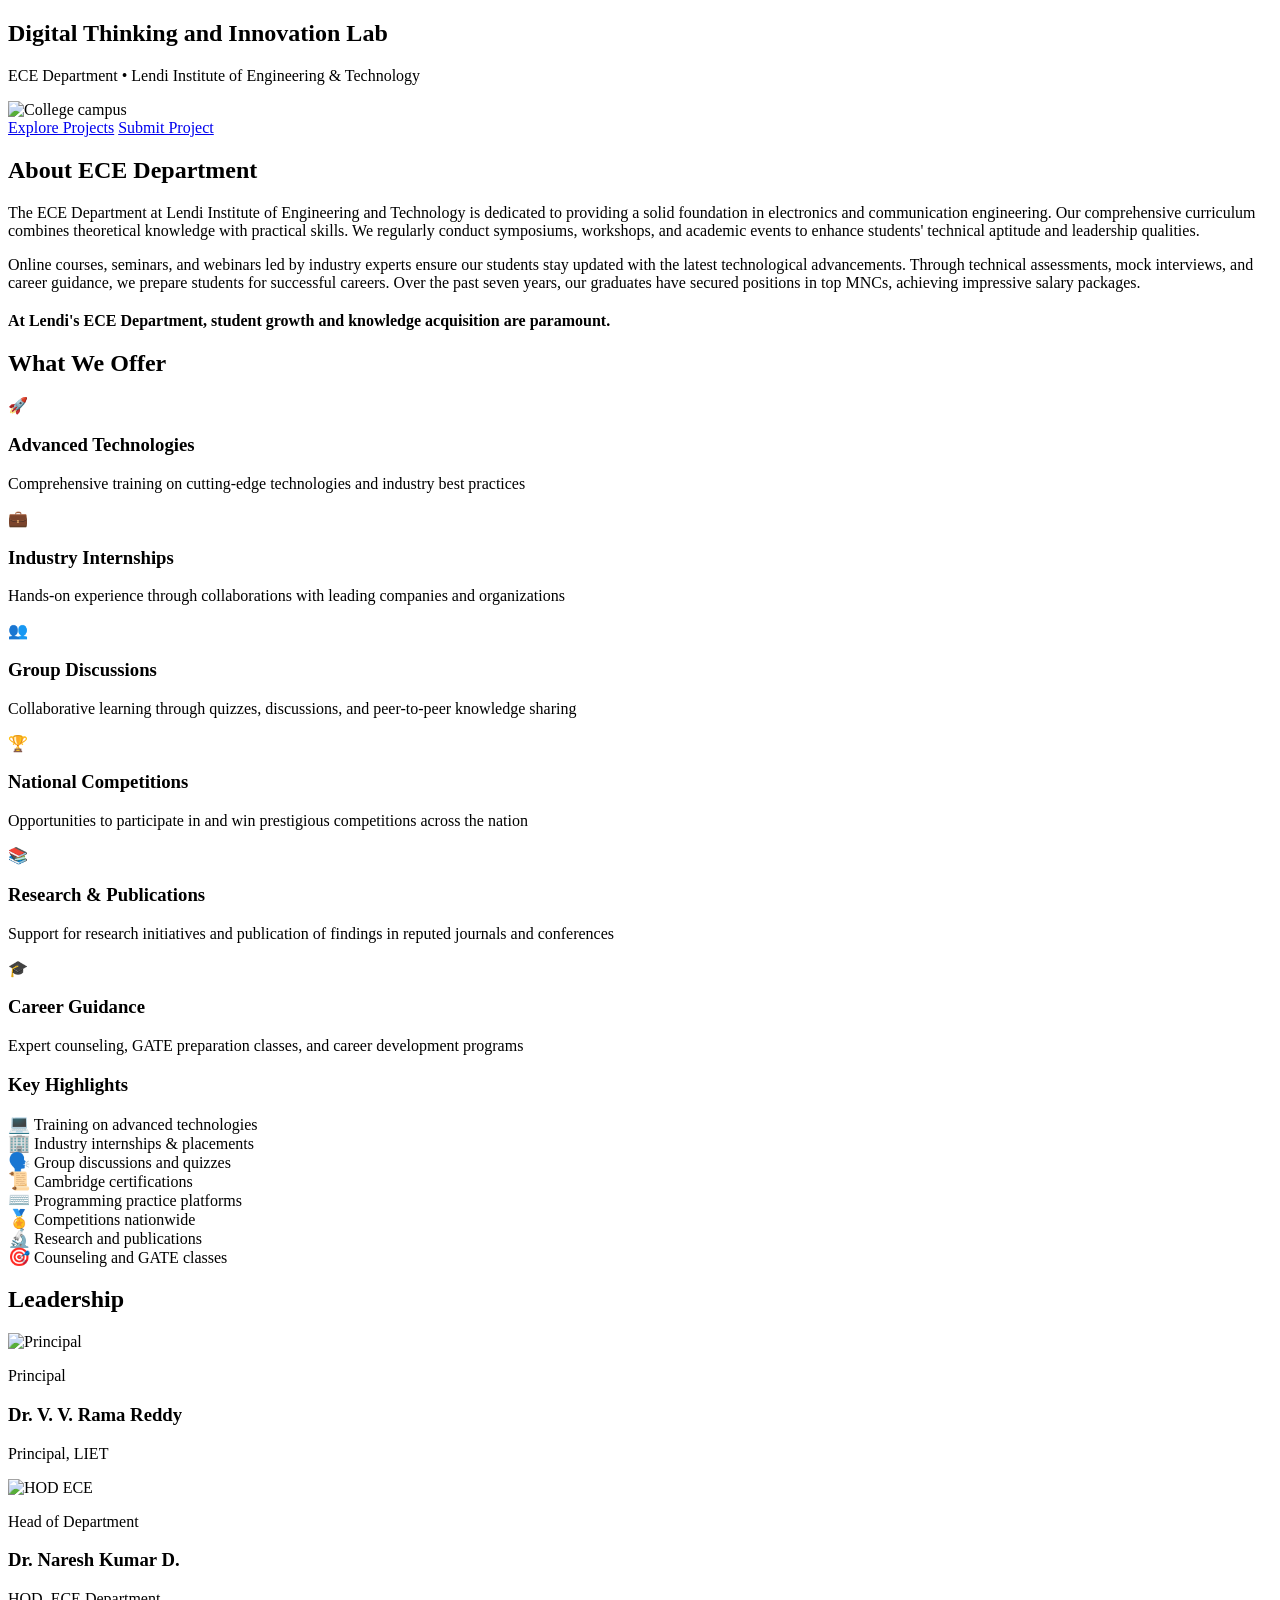
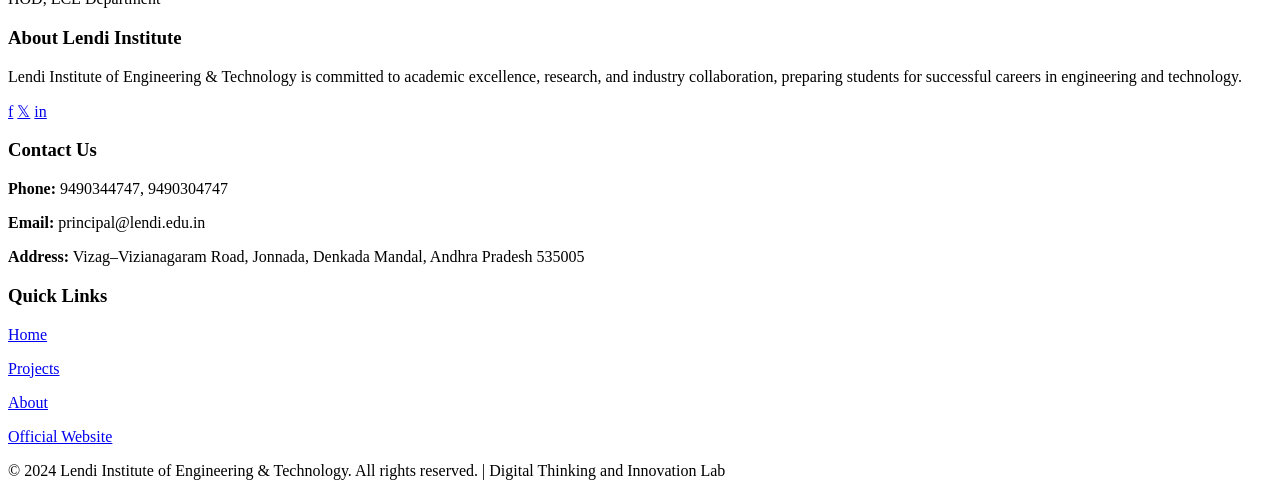
==== index.html @ 86495c18 "Add files via upload" ====
<!DOCTYPE html>
<html lang="en">
<head>
	<meta charset="UTF-8">
	<meta name="viewport" content="width=device-width, initial-scale=1.0">
	<title>DTI Lab – ECE Department | Lendi Institute of Engineering & Technology</title>
	<link href="https://fonts.googleapis.com/css2?family=Inter:wght@300;400;500;600;700;800&display=swap" rel="stylesheet">
	<link rel="stylesheet" href="CSS/style.css">
</head>

<body>
	<!-- Main Content -->
	<main>
		<!-- Site Title Section -->
		<section class="site-title-section">
			<div class="site-title-container">
				<h1 class="main-title">Digital Thinking and Innovation Lab</h1>
				<p class="main-subtitle">ECE Department • Lendi Institute of Engineering & Technology</p>
			</div>
		</section>

		<!-- Hero Section with Banner -->
		<section class="hero-section">
			<img src="assets/images/college.jpg" alt="College campus" class="hero-background">
			<div class="hero-content">
				<div class="hero-cta">
					<a href="projects.html" class="btn-primary">Explore Projects</a>
					<a href="submit.html" class="btn-secondary">Submit Project</a>
				</div>
			</div>
		</section>

		<!-- About ECE Department Section -->
		<section class="about-section">
			<div class="section-content">
				<div class="about-card">
					<h2 class="section-title">About ECE Department</h2>
					<p class="section-subtitle">
						The ECE Department at Lendi Institute of Engineering and Technology is dedicated to providing a solid foundation in electronics and communication engineering. Our comprehensive curriculum combines theoretical knowledge with practical skills. We regularly conduct symposiums, workshops, and academic events to enhance students' technical aptitude and leadership qualities. 
					</p>
					<p class="section-subtitle">
						Online courses, seminars, and webinars led by industry experts ensure our students stay updated with the latest technological advancements. Through technical assessments, mock interviews, and career guidance, we prepare students for successful careers. Over the past seven years, our graduates have secured positions in top MNCs, achieving impressive salary packages.
					</p>
					<p class="section-subtitle" style="font-weight: 600; color: var(--primary); margin-top: 20px;">
						At Lendi's ECE Department, student growth and knowledge acquisition are paramount.
					</p>
				</div>
			</div>
		</section>

		<!-- What We Offer Section -->
		<section class="features-section">
			<div class="section-content">
				<h2 class="section-title text-center">What We Offer</h2>
				<div class="features-grid">
					<div class="feature-card">
						<div class="feature-icon">🚀</div>
						<h3 class="feature-title">Advanced Technologies</h3>
						<p class="feature-desc">Comprehensive training on cutting-edge technologies and industry best practices</p>
					</div>
					<div class="feature-card">
						<div class="feature-icon">💼</div>
						<h3 class="feature-title">Industry Internships</h3>
						<p class="feature-desc">Hands-on experience through collaborations with leading companies and organizations</p>
					</div>
					<div class="feature-card">
						<div class="feature-icon">👥</div>
						<h3 class="feature-title">Group Discussions</h3>
						<p class="feature-desc">Collaborative learning through quizzes, discussions, and peer-to-peer knowledge sharing</p>
					</div>
					<div class="feature-card">
						<div class="feature-icon">🏆</div>
						<h3 class="feature-title">National Competitions</h3>
						<p class="feature-desc">Opportunities to participate in and win prestigious competitions across the nation</p>
					</div>
					<div class="feature-card">
						<div class="feature-icon">📚</div>
						<h3 class="feature-title">Research & Publications</h3>
						<p class="feature-desc">Support for research initiatives and publication of findings in reputed journals and conferences</p>
					</div>
					<div class="feature-card">
						<div class="feature-icon">🎓</div>
						<h3 class="feature-title">Career Guidance</h3>
						<p class="feature-desc">Expert counseling, GATE preparation classes, and career development programs</p>
					</div>
				</div>

				<!-- Highlights Section -->
				<div class="highlights-section mt-60">
					<h3 class="section-title text-center">Key Highlights</h3>
					<div class="highlights-list">
						<div class="highlight-item"><span style="font-size: 18px; line-height: 1;">💻</span> Training on advanced technologies</div>
						<div class="highlight-item"><span style="font-size: 18px; line-height: 1;">🏢</span> Industry internships & placements</div>
						<div class="highlight-item"><span style="font-size: 18px; line-height: 1;">🗣️</span> Group discussions and quizzes</div>
						<div class="highlight-item"><span style="font-size: 18px; line-height: 1;">📜</span> Cambridge certifications</div>
						<div class="highlight-item"><span style="font-size: 18px; line-height: 1;">⌨️</span> Programming practice platforms</div>
						<div class="highlight-item"><span style="font-size: 18px; line-height: 1;">🏅</span> Competitions nationwide</div>
						<div class="highlight-item"><span style="font-size: 18px; line-height: 1;">🔬</span> Research and publications</div>
						<div class="highlight-item"><span style="font-size: 18px; line-height: 1;">🎯</span> Counseling and GATE classes</div>
					</div>
				</div>
			</div>
		</section>

		<!-- Faculty Section -->
		<section class="faculty-section">
			<div class="section-content">
				<h2 class="section-title text-center">Leadership</h2>
				<div class="faculty-grid">
					<div class="faculty-card">
						<div class="faculty-image-wrapper">
							<img src="assets/images/principal.jpg" alt="Principal" class="faculty-image">
						</div>
						<div class="faculty-info">
							<p class="faculty-title">Principal</p>
							<h3 class="faculty-name">Dr. V. V. Rama Reddy</h3>
							<p class="faculty-designation">Principal, LIET</p>
						</div>
					</div>
					<div class="faculty-card">
						<div class="faculty-image-wrapper">
							<img src="assets/images/hod.jpg" alt="HOD ECE" class="faculty-image">
						</div>
						<div class="faculty-info">
							<p class="faculty-title">Head of Department</p>
							<h3 class="faculty-name">Dr. Naresh Kumar D.</h3>
							<p class="faculty-designation">HOD, ECE Department</p>
						</div>
					</div>
				</div>
			</div>
		</section>
	</main>

	<!-- Footer -->
	<footer>
		<div class="footer-container">
			<div class="footer-content">
				<div class="footer-section">
					<h3>About Lendi Institute</h3>
					<p>Lendi Institute of Engineering & Technology is committed to academic excellence, research, and industry collaboration, preparing students for successful careers in engineering and technology.</p>
					<div class="social-links">
						<a href="#" aria-label="Facebook" title="Facebook">f</a>
						<a href="#" aria-label="Twitter" title="Twitter">𝕏</a>
						<a href="#" aria-label="LinkedIn" title="LinkedIn">in</a>
					</div>
				</div>
				<div class="footer-section">
					<h3>Contact Us</h3>
					<p><strong>Phone:</strong> 9490344747, 9490304747</p>
					<p><strong>Email:</strong> principal@lendi.edu.in</p>
					<p><strong>Address:</strong> Vizag–Vizianagaram Road, Jonnada, Denkada Mandal, Andhra Pradesh 535005</p>
				</div>
				<div class="footer-section">
					<h3>Quick Links</h3>
					<p><a href="index.html">Home</a></p>
					<p><a href="projects.html">Projects</a></p>
					<p><a href="about.html">About</a></p>
					<p><a href="http://www.lendi.edu.in" target="_blank" rel="noopener">Official Website</a></p>
				</div>
			</div>
			<div class="footer-bottom">
				<p>&copy; 2024 Lendi Institute of Engineering & Technology. All rights reserved. | Digital Thinking and Innovation Lab</p>
			</div>
		</div>
	</footer>

	<!-- Load Header Dynamically -->
	<script src="js/header-loader.js"></script>
</body>
</html>
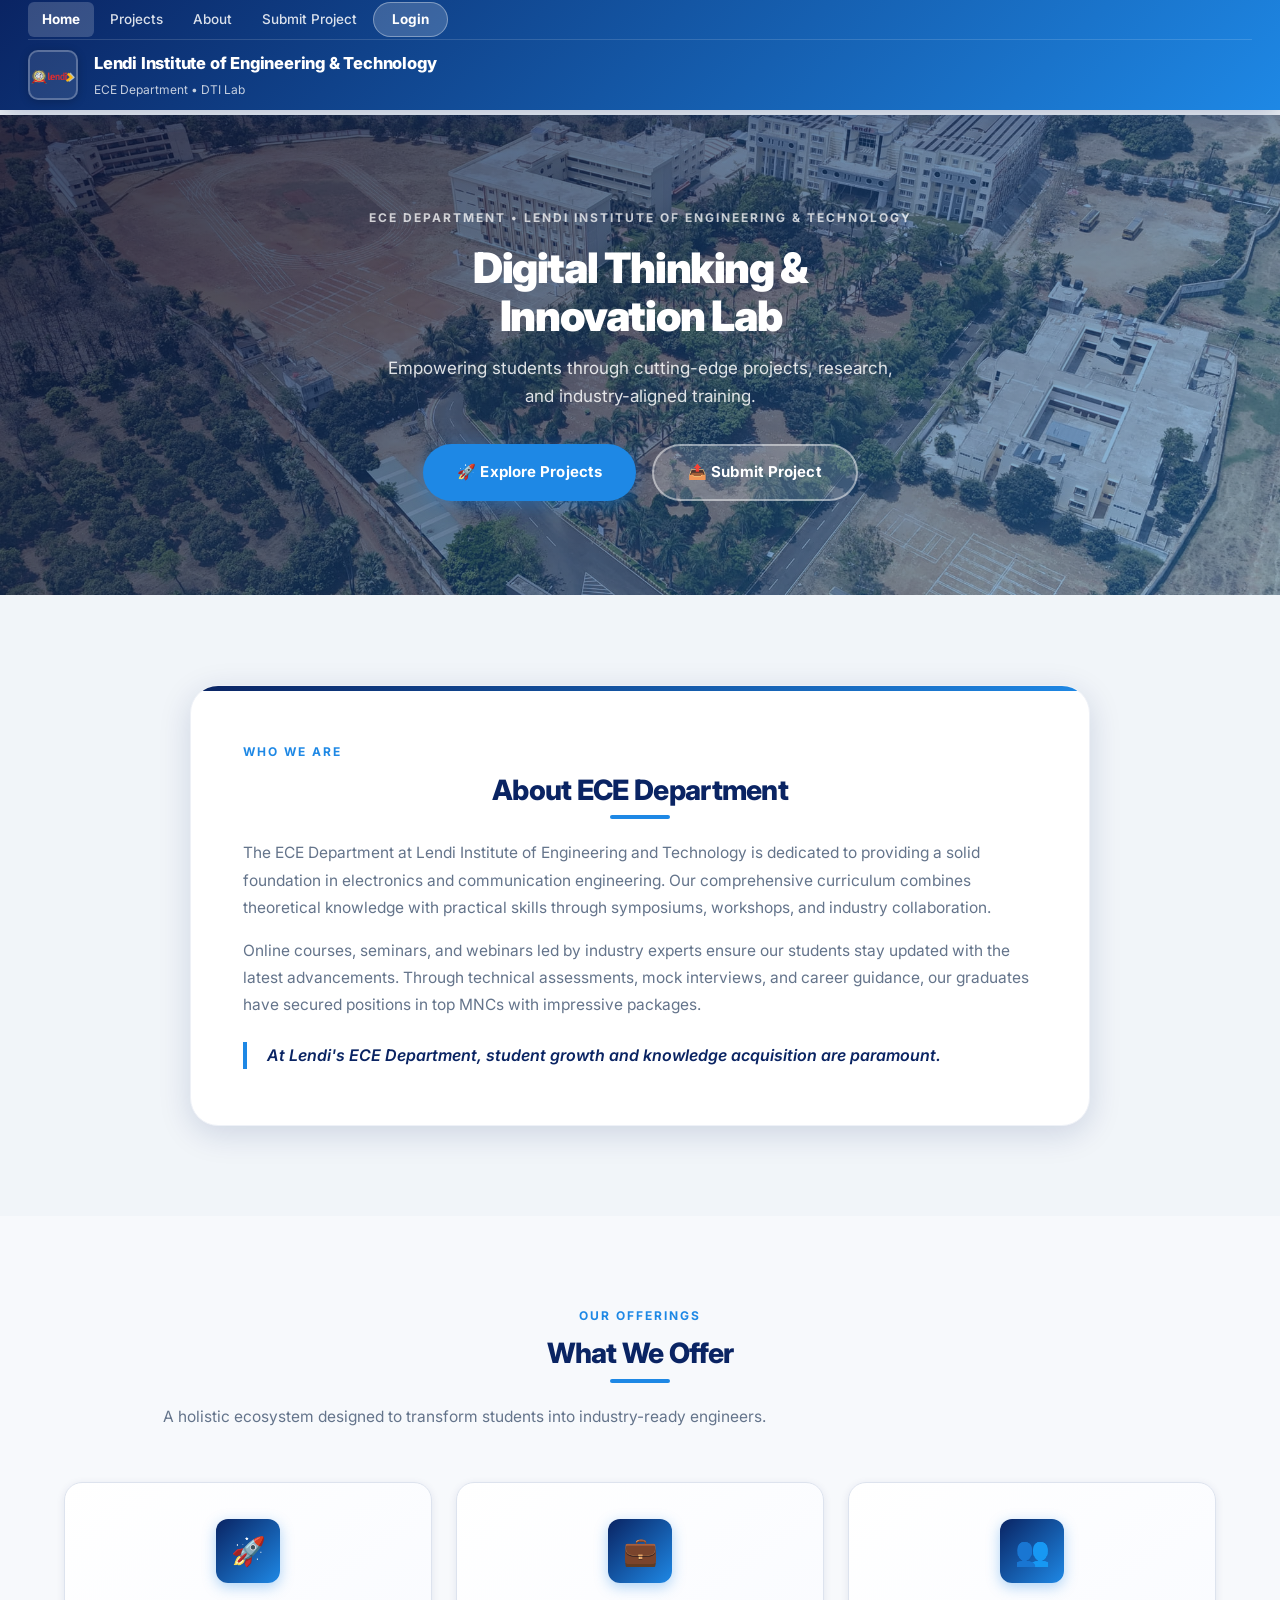
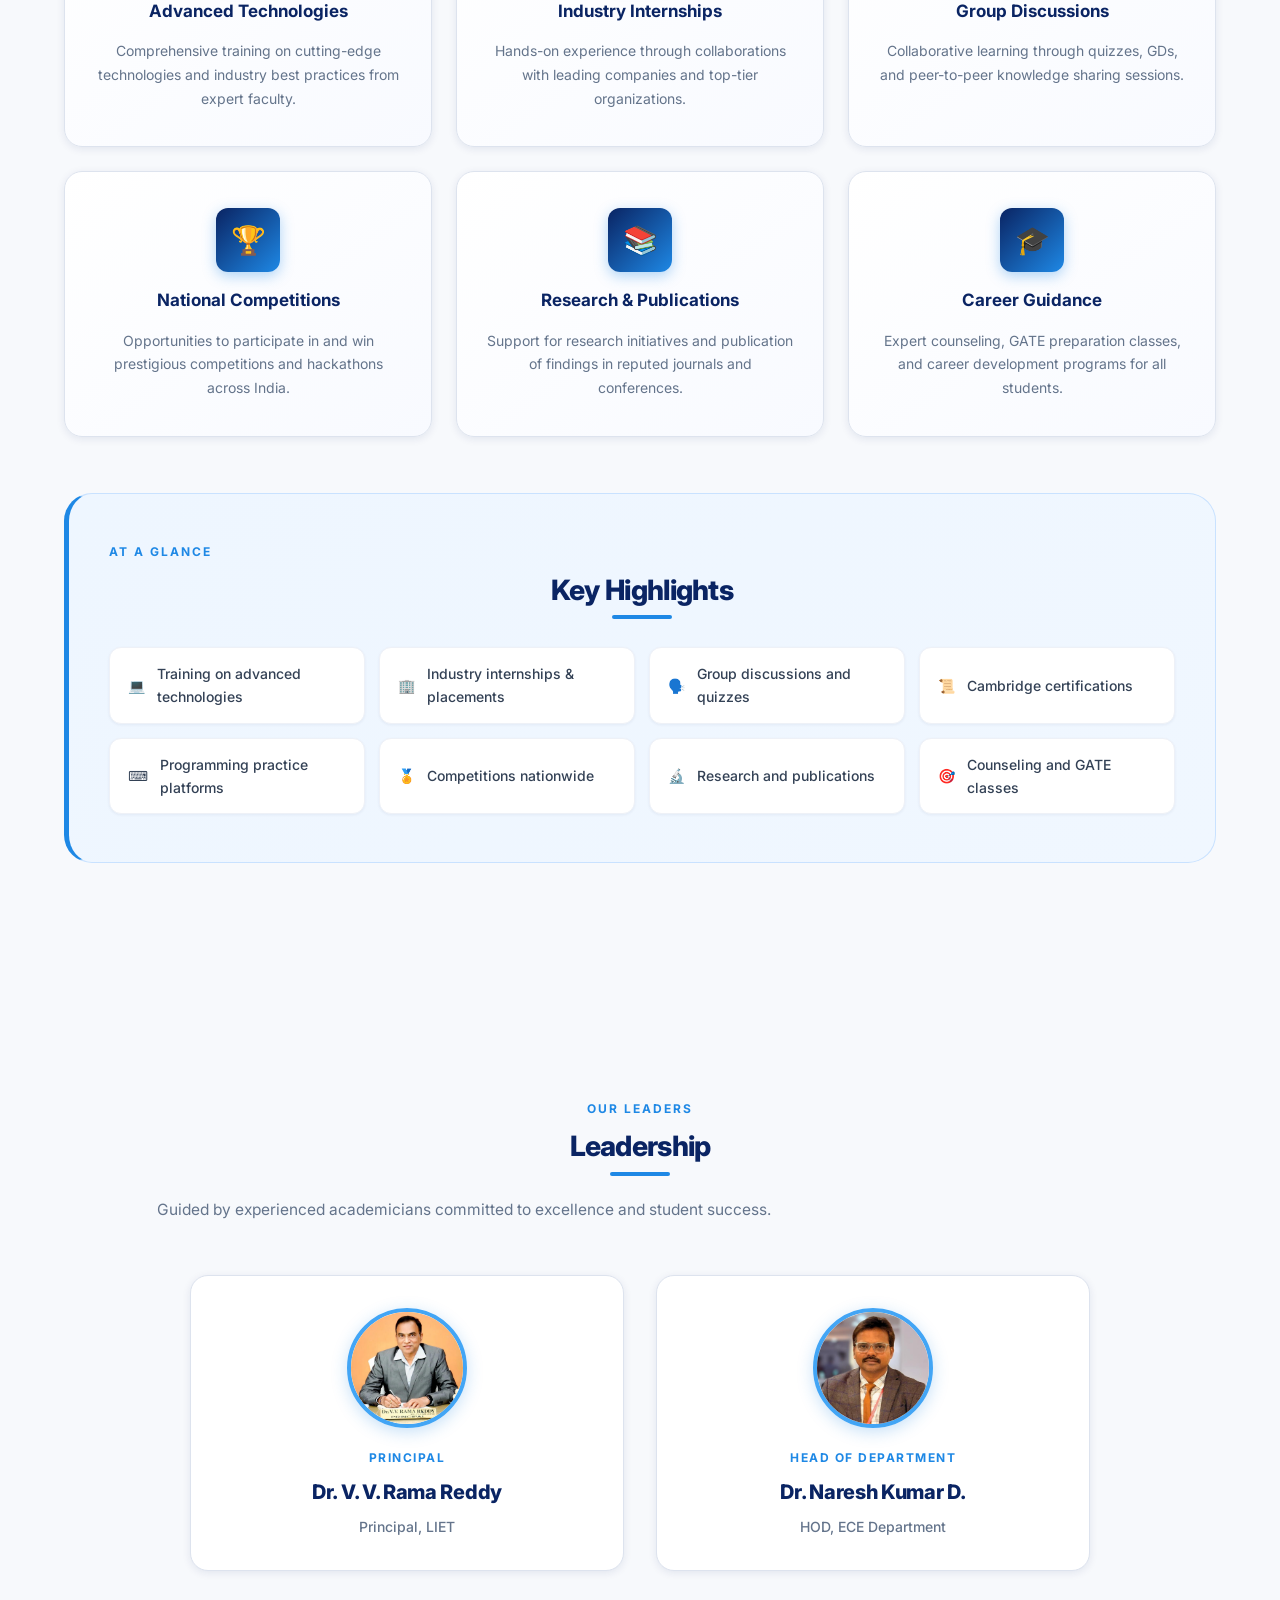
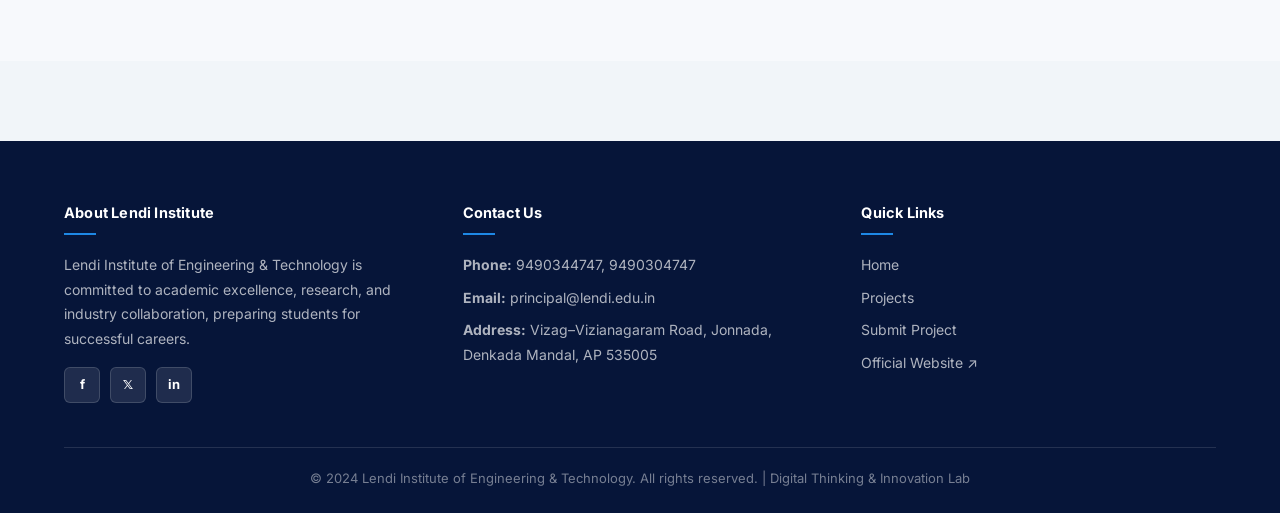
==== commit cb8142ce: "updated website changes" ====
--- a/index.html
+++ b/index.html
@@ -3,169 +3,178 @@
 <head>
 	<meta charset="UTF-8">
 	<meta name="viewport" content="width=device-width, initial-scale=1.0">
+	<meta name="description" content="Digital Thinking and Innovation Lab at Lendi Institute of Engineering & Technology – ECE Department. Explore student projects, research, and innovation.">
+	<meta name="theme-color" content="#003366">
+	<meta name="apple-mobile-web-app-capable" content="yes">
+	<meta name="apple-mobile-web-app-status-bar-style" content="default">
+	<meta name="apple-mobile-web-app-title" content="DTI Lab">
+	<meta name="mobile-web-app-capable" content="yes">
+	<link rel="manifest" href="manifest.json">
+	<link rel="apple-touch-icon" href="logo.webp">
 	<title>DTI Lab – ECE Department | Lendi Institute of Engineering & Technology</title>
-	<link href="https://fonts.googleapis.com/css2?family=Inter:wght@300;400;500;600;700;800&display=swap" rel="stylesheet">
-	<link rel="stylesheet" href="CSS/style.css">
+	<link href="https://fonts.googleapis.com/css2?family=Inter:wght@300;400;500;600;700;800;900&display=swap" rel="stylesheet">
+	<link rel="stylesheet" href="style.css">
 </head>
+<body>
 
-<body>
-	<!-- Main Content -->
-	<main>
-		<!-- Site Title Section -->
-		<section class="site-title-section">
-			<div class="site-title-container">
-				<h1 class="main-title">Digital Thinking and Innovation Lab</h1>
-				<p class="main-subtitle">ECE Department • Lendi Institute of Engineering & Technology</p>
+<main>
+
+	<!-- ── HERO ── -->
+	<section class="hero-section">
+		<img src="college.jpg" alt="Lendi Institute campus" class="hero-background">
+		<div class="hero-content">
+			<p class="section-eyebrow" style="color:rgba(255,255,255,.75);margin-bottom:16px;">ECE Department • Lendi Institute of Engineering &amp; Technology</p>
+			<h1 class="hero-title">Digital Thinking &amp;<br>Innovation Lab</h1>
+			<p class="hero-subtitle">Empowering students through cutting-edge projects, research,<br>and industry-aligned training.</p>
+			<div class="hero-cta">
+				<a href="projects.html" class="btn-primary">🚀 Explore Projects</a>
+				<a href="submit.html" class="btn-secondary">📤 Submit Project</a>
 			</div>
-		</section>
+		</div>
+	</section>
 
-		<!-- Hero Section with Banner -->
-		<section class="hero-section">
-			<img src="assets/images/college.jpg" alt="College campus" class="hero-background">
-			<div class="hero-content">
-				<div class="hero-cta">
-					<a href="projects.html" class="btn-primary">Explore Projects</a>
-					<a href="submit.html" class="btn-secondary">Submit Project</a>
+	<!-- ── ABOUT ── -->
+	<section class="about-section">
+		<div class="section-content">
+			<div class="about-card">
+				<p class="section-eyebrow">Who We Are</p>
+				<h2 class="section-title">About ECE Department</h2>
+				<p class="section-subtitle">
+					The ECE Department at Lendi Institute of Engineering and Technology is dedicated to providing a solid foundation in electronics and communication engineering. Our comprehensive curriculum combines theoretical knowledge with practical skills through symposiums, workshops, and industry collaboration.
+				</p>
+				<p class="section-subtitle">
+					Online courses, seminars, and webinars led by industry experts ensure our students stay updated with the latest advancements. Through technical assessments, mock interviews, and career guidance, our graduates have secured positions in top MNCs with impressive packages.
+				</p>
+				<blockquote>
+					At Lendi's ECE Department, student growth and knowledge acquisition are paramount.
+				</blockquote>
+			</div>
+		</div>
+	</section>
+
+	<!-- ── WHAT WE OFFER ── -->
+	<section class="features-section">
+		<div class="section-content">
+			<p class="section-eyebrow text-center">Our Offerings</p>
+			<h2 class="section-title text-center">What We Offer</h2>
+			<p class="section-subtitle text-center">A holistic ecosystem designed to transform students into industry-ready engineers.</p>
+			<div class="features-grid">
+				<div class="feature-card">
+					<div class="feature-icon">🚀</div>
+					<h3 class="feature-title">Advanced Technologies</h3>
+					<p class="feature-desc">Comprehensive training on cutting-edge technologies and industry best practices from expert faculty.</p>
+				</div>
+				<div class="feature-card">
+					<div class="feature-icon">💼</div>
+					<h3 class="feature-title">Industry Internships</h3>
+					<p class="feature-desc">Hands-on experience through collaborations with leading companies and top-tier organizations.</p>
+				</div>
+				<div class="feature-card">
+					<div class="feature-icon">👥</div>
+					<h3 class="feature-title">Group Discussions</h3>
+					<p class="feature-desc">Collaborative learning through quizzes, GDs, and peer-to-peer knowledge sharing sessions.</p>
+				</div>
+				<div class="feature-card">
+					<div class="feature-icon">🏆</div>
+					<h3 class="feature-title">National Competitions</h3>
+					<p class="feature-desc">Opportunities to participate in and win prestigious competitions and hackathons across India.</p>
+				</div>
+				<div class="feature-card">
+					<div class="feature-icon">📚</div>
+					<h3 class="feature-title">Research &amp; Publications</h3>
+					<p class="feature-desc">Support for research initiatives and publication of findings in reputed journals and conferences.</p>
+				</div>
+				<div class="feature-card">
+					<div class="feature-icon">🎓</div>
+					<h3 class="feature-title">Career Guidance</h3>
+					<p class="feature-desc">Expert counseling, GATE preparation classes, and career development programs for all students.</p>
 				</div>
 			</div>
-		</section>
 
-		<!-- About ECE Department Section -->
-		<section class="about-section">
-			<div class="section-content">
-				<div class="about-card">
-					<h2 class="section-title">About ECE Department</h2>
-					<p class="section-subtitle">
-						The ECE Department at Lendi Institute of Engineering and Technology is dedicated to providing a solid foundation in electronics and communication engineering. Our comprehensive curriculum combines theoretical knowledge with practical skills. We regularly conduct symposiums, workshops, and academic events to enhance students' technical aptitude and leadership qualities. 
-					</p>
-					<p class="section-subtitle">
-						Online courses, seminars, and webinars led by industry experts ensure our students stay updated with the latest technological advancements. Through technical assessments, mock interviews, and career guidance, we prepare students for successful careers. Over the past seven years, our graduates have secured positions in top MNCs, achieving impressive salary packages.
-					</p>
-					<p class="section-subtitle" style="font-weight: 600; color: var(--primary); margin-top: 20px;">
-						At Lendi's ECE Department, student growth and knowledge acquisition are paramount.
-					</p>
+			<!-- KEY HIGHLIGHTS -->
+			<div class="highlights-section mt-60">
+				<p class="section-eyebrow">At a Glance</p>
+				<h3 class="section-title">Key Highlights</h3>
+				<div class="highlights-list">
+					<div class="highlight-item"><span>💻</span> Training on advanced technologies</div>
+					<div class="highlight-item"><span>🏢</span> Industry internships &amp; placements</div>
+					<div class="highlight-item"><span>🗣️</span> Group discussions and quizzes</div>
+					<div class="highlight-item"><span>📜</span> Cambridge certifications</div>
+					<div class="highlight-item"><span>⌨️</span> Programming practice platforms</div>
+					<div class="highlight-item"><span>🏅</span> Competitions nationwide</div>
+					<div class="highlight-item"><span>🔬</span> Research and publications</div>
+					<div class="highlight-item"><span>🎯</span> Counseling and GATE classes</div>
 				</div>
 			</div>
-		</section>
+		</div>
+	</section>
 
-		<!-- What We Offer Section -->
-		<section class="features-section">
-			<div class="section-content">
-				<h2 class="section-title text-center">What We Offer</h2>
-				<div class="features-grid">
-					<div class="feature-card">
-						<div class="feature-icon">🚀</div>
-						<h3 class="feature-title">Advanced Technologies</h3>
-						<p class="feature-desc">Comprehensive training on cutting-edge technologies and industry best practices</p>
+	<!-- ── LEADERSHIP ── -->
+	<section class="faculty-section">
+		<div class="section-content">
+			<p class="section-eyebrow text-center">Our Leaders</p>
+			<h2 class="section-title text-center">Leadership</h2>
+			<p class="section-subtitle text-center">Guided by experienced academicians committed to excellence and student success.</p>
+			<div class="faculty-grid">
+				<div class="faculty-card">
+					<div class="faculty-image-wrapper">
+						<img src="principal.jpg" alt="Principal Dr. V. V. Rama Reddy" class="faculty-image">
 					</div>
-					<div class="feature-card">
-						<div class="feature-icon">💼</div>
-						<h3 class="feature-title">Industry Internships</h3>
-						<p class="feature-desc">Hands-on experience through collaborations with leading companies and organizations</p>
-					</div>
-					<div class="feature-card">
-						<div class="feature-icon">👥</div>
-						<h3 class="feature-title">Group Discussions</h3>
-						<p class="feature-desc">Collaborative learning through quizzes, discussions, and peer-to-peer knowledge sharing</p>
-					</div>
-					<div class="feature-card">
-						<div class="feature-icon">🏆</div>
-						<h3 class="feature-title">National Competitions</h3>
-						<p class="feature-desc">Opportunities to participate in and win prestigious competitions across the nation</p>
-					</div>
-					<div class="feature-card">
-						<div class="feature-icon">📚</div>
-						<h3 class="feature-title">Research & Publications</h3>
-						<p class="feature-desc">Support for research initiatives and publication of findings in reputed journals and conferences</p>
-					</div>
-					<div class="feature-card">
-						<div class="feature-icon">🎓</div>
-						<h3 class="feature-title">Career Guidance</h3>
-						<p class="feature-desc">Expert counseling, GATE preparation classes, and career development programs</p>
+					<div class="faculty-info">
+						<p class="faculty-title">Principal</p>
+						<h3 class="faculty-name">Dr. V. V. Rama Reddy</h3>
+						<p class="faculty-designation">Principal, LIET</p>
 					</div>
 				</div>
-
-				<!-- Highlights Section -->
-				<div class="highlights-section mt-60">
-					<h3 class="section-title text-center">Key Highlights</h3>
-					<div class="highlights-list">
-						<div class="highlight-item"><span style="font-size: 18px; line-height: 1;">💻</span> Training on advanced technologies</div>
-						<div class="highlight-item"><span style="font-size: 18px; line-height: 1;">🏢</span> Industry internships & placements</div>
-						<div class="highlight-item"><span style="font-size: 18px; line-height: 1;">🗣️</span> Group discussions and quizzes</div>
-						<div class="highlight-item"><span style="font-size: 18px; line-height: 1;">📜</span> Cambridge certifications</div>
-						<div class="highlight-item"><span style="font-size: 18px; line-height: 1;">⌨️</span> Programming practice platforms</div>
-						<div class="highlight-item"><span style="font-size: 18px; line-height: 1;">🏅</span> Competitions nationwide</div>
-						<div class="highlight-item"><span style="font-size: 18px; line-height: 1;">🔬</span> Research and publications</div>
-						<div class="highlight-item"><span style="font-size: 18px; line-height: 1;">🎯</span> Counseling and GATE classes</div>
+				<div class="faculty-card">
+					<div class="faculty-image-wrapper">
+						<img src="hod.jpg" alt="HOD Dr. Naresh Kumar D." class="faculty-image">
+					</div>
+					<div class="faculty-info">
+						<p class="faculty-title">Head of Department</p>
+						<h3 class="faculty-name">Dr. Naresh Kumar D.</h3>
+						<p class="faculty-designation">HOD, ECE Department</p>
 					</div>
 				</div>
 			</div>
-		</section>
+		</div>
+	</section>
 
-		<!-- Faculty Section -->
-		<section class="faculty-section">
-			<div class="section-content">
-				<h2 class="section-title text-center">Leadership</h2>
-				<div class="faculty-grid">
-					<div class="faculty-card">
-						<div class="faculty-image-wrapper">
-							<img src="assets/images/principal.jpg" alt="Principal" class="faculty-image">
-						</div>
-						<div class="faculty-info">
-							<p class="faculty-title">Principal</p>
-							<h3 class="faculty-name">Dr. V. V. Rama Reddy</h3>
-							<p class="faculty-designation">Principal, LIET</p>
-						</div>
-					</div>
-					<div class="faculty-card">
-						<div class="faculty-image-wrapper">
-							<img src="assets/images/hod.jpg" alt="HOD ECE" class="faculty-image">
-						</div>
-						<div class="faculty-info">
-							<p class="faculty-title">Head of Department</p>
-							<h3 class="faculty-name">Dr. Naresh Kumar D.</h3>
-							<p class="faculty-designation">HOD, ECE Department</p>
-						</div>
-					</div>
+</main>
+
+<!-- ── FOOTER ── -->
+<footer>
+	<div class="footer-container">
+		<div class="footer-content">
+			<div class="footer-section">
+				<h3>About Lendi Institute</h3>
+				<p>Lendi Institute of Engineering &amp; Technology is committed to academic excellence, research, and industry collaboration, preparing students for successful careers.</p>
+				<div class="social-links">
+					<a href="#" aria-label="Facebook">f</a>
+					<a href="#" aria-label="Twitter">𝕏</a>
+					<a href="#" aria-label="LinkedIn">in</a>
 				</div>
 			</div>
-		</section>
-	</main>
-
-	<!-- Footer -->
-	<footer>
-		<div class="footer-container">
-			<div class="footer-content">
-				<div class="footer-section">
-					<h3>About Lendi Institute</h3>
-					<p>Lendi Institute of Engineering & Technology is committed to academic excellence, research, and industry collaboration, preparing students for successful careers in engineering and technology.</p>
-					<div class="social-links">
-						<a href="#" aria-label="Facebook" title="Facebook">f</a>
-						<a href="#" aria-label="Twitter" title="Twitter">𝕏</a>
-						<a href="#" aria-label="LinkedIn" title="LinkedIn">in</a>
-					</div>
-				</div>
-				<div class="footer-section">
-					<h3>Contact Us</h3>
-					<p><strong>Phone:</strong> 9490344747, 9490304747</p>
-					<p><strong>Email:</strong> principal@lendi.edu.in</p>
-					<p><strong>Address:</strong> Vizag–Vizianagaram Road, Jonnada, Denkada Mandal, Andhra Pradesh 535005</p>
-				</div>
-				<div class="footer-section">
-					<h3>Quick Links</h3>
-					<p><a href="index.html">Home</a></p>
-					<p><a href="projects.html">Projects</a></p>
-					<p><a href="about.html">About</a></p>
-					<p><a href="http://www.lendi.edu.in" target="_blank" rel="noopener">Official Website</a></p>
-				</div>
+			<div class="footer-section">
+				<h3>Contact Us</h3>
+				<p><strong>Phone:</strong> 9490344747, 9490304747</p>
+				<p><strong>Email:</strong> principal@lendi.edu.in</p>
+				<p><strong>Address:</strong> Vizag–Vizianagaram Road, Jonnada, Denkada Mandal, AP 535005</p>
 			</div>
-			<div class="footer-bottom">
-				<p>&copy; 2024 Lendi Institute of Engineering & Technology. All rights reserved. | Digital Thinking and Innovation Lab</p>
+			<div class="footer-section">
+				<h3>Quick Links</h3>
+				<p><a href="index.html">Home</a></p>
+				<p><a href="projects.html">Projects</a></p>
+				<p><a href="submit.html">Submit Project</a></p>
+				<p><a href="http://www.lendi.edu.in" target="_blank" rel="noopener">Official Website ↗</a></p>
 			</div>
 		</div>
-	</footer>
+		<div class="footer-bottom">
+			<p>&copy; 2024 Lendi Institute of Engineering &amp; Technology. All rights reserved. | Digital Thinking &amp; Innovation Lab</p>
+		</div>
+	</div>
+</footer>
 
-	<!-- Load Header Dynamically -->
-	<script src="js/header-loader.js"></script>
+<script src="header-loader.js"></script>
 </body>
 </html>
--- a/style.css
+++ b/style.css
@@ -0,0 +1,914 @@
+@import url('https://fonts.googleapis.com/css2?family=Inter:ital,wght@0,300;0,400;0,500;0,600;0,700;0,800;0,900;1,400&display=swap');
+
+/* ==============================
+   DESIGN TOKENS
+============================== */
+:root {
+  --primary:      #0a2463;
+  --primary-dark: #061539;
+  --accent:       #1e88e5;
+  --accent-dark:  #1565c0;
+  --accent-light: #42a5f5;
+  --success:      #00897b;
+  --error:        #c62828;
+  --warning:      #f57c00;
+  --muted:        #64748b;
+  --text-dark:    #0f172a;
+  --text-mid:     #334155;
+  --bg:           #f1f5f9;
+  --bg-alt:       #e8edf5;
+  --card-bg:      #ffffff;
+  --border:       #dde3ee;
+  --border-light: #eef1f7;
+
+  --shadow-xs: 0 1px 3px rgba(10,36,99,.06);
+  --shadow-sm: 0 2px 8px rgba(10,36,99,.09);
+  --shadow-md: 0 4px 20px rgba(10,36,99,.11);
+  --shadow-lg: 0 8px 32px rgba(10,36,99,.15);
+  --shadow-xl: 0 16px 52px rgba(10,36,99,.2);
+
+  --grad-primary: linear-gradient(135deg,#0a2463 0%,#1e88e5 100%);
+  --grad-accent:  linear-gradient(135deg,#1565c0 0%,#42a5f5 100%);
+  --grad-card:    linear-gradient(145deg,#fff 0%,#f8faff 100%);
+
+  --r-sm:   6px;
+  --r-md:   12px;
+  --r-lg:   18px;
+  --r-xl:   28px;
+  --r-full: 9999px;
+}
+
+/* ==============================
+   RESET
+============================== */
+*,*::before,*::after{box-sizing:border-box;margin:0;padding:0}
+html{scroll-behavior:smooth}
+body{font-family:'Inter',system-ui,sans-serif;color:var(--text-dark);background:var(--bg);line-height:1.65;-webkit-font-smoothing:antialiased}
+a{color:inherit;text-decoration:none}
+img{max-width:100%;height:auto;display:block}
+
+/* ==============================
+   ANIMATIONS
+============================== */
+@keyframes fadeUp{from{opacity:0;transform:translateY(28px)}to{opacity:1;transform:translateY(0)}}
+@keyframes scaleIn{from{opacity:0;transform:scale(.94)}to{opacity:1;transform:scale(1)}}
+@keyframes shimmer{0%{background-position:-200% center}100%{background-position:200% center}}
+
+main{animation:fadeUp .65s cubic-bezier(.16,1,.3,1) both}
+
+/* ==============================
+   HEADER
+============================== */
+.site-header{
+  position:fixed;top:0;left:0;right:0;z-index:1000;
+  background:var(--grad-primary);
+  box-shadow:0 4px 24px rgba(10,36,99,.28);
+}
+.header-container{
+  max-width:1280px;margin:0 auto;padding:0 28px;
+  display:flex;flex-direction:column;
+}
+
+/* Nav bar (top strip) */
+.top-navbar{
+  display:flex;align-items:center;
+  border-bottom:1px solid rgba(255,255,255,.14);
+  height:40px;
+}
+.top-nav-menu{
+  display:flex;list-style:none;gap:2px;
+  align-items:center;width:100%;
+}
+.top-nav-menu .nav-link{
+  color:rgba(255,255,255,.85);font-size:13.5px;font-weight:500;
+  padding:6px 14px;border-radius:var(--r-sm);
+  transition:all .2s;white-space:nowrap;
+}
+.top-nav-menu .nav-link:hover,
+.top-nav-menu .nav-link.active{
+  background:rgba(255,255,255,.18);color:#fff;
+}
+.top-nav-menu .btn-login{
+  margin-left:auto;
+  background:rgba(255,255,255,.18);
+  border:1.5px solid rgba(255,255,255,.35);
+  color:#fff;font-weight:700;padding:5px 18px;
+  border-radius:var(--r-full);
+}
+.top-nav-menu .btn-login:hover{background:rgba(255,255,255,.3)}
+.btn-logout{color:#fca5a5!important}
+.btn-logout:hover{background:rgba(239,68,68,.25)!important;color:#fff!important}
+
+/* Brand row */
+.brand{
+  display:flex;align-items:center;gap:16px;
+  padding:10px 0;flex:1;
+}
+.logo{
+  width:50px;height:50px;flex-shrink:0;
+  border-radius:10px;overflow:hidden;
+  border:2px solid rgba(255,255,255,.25);
+  background:rgba(255,255,255,.1);
+  box-shadow:0 2px 10px rgba(0,0,0,.2);
+}
+.logo-img{width:100%;height:100%;object-fit:contain}
+.brand-text{display:flex;flex-direction:column;gap:2px}
+.college-name{font-size:16.5px;font-weight:800;color:#fff;letter-spacing:-.2px;margin:0}
+.college-tagline{font-size:12px;color:rgba(255,255,255,.76);margin:0}
+.navbar{display:flex;align-items:center}
+.nav-menu{display:flex;list-style:none;gap:4px;align-items:center}
+.nav-link{
+  color:rgba(255,255,255,.85);padding:8px 16px;
+  border-radius:var(--r-sm);font-weight:500;font-size:14px;
+  display:block;transition:all .2s;
+}
+.nav-link:hover{background:rgba(255,255,255,.16);color:#fff}
+.nav-link.active{background:rgba(255,255,255,.22);color:#fff;font-weight:700}
+
+/* Mobile hamburger */
+.mobile-menu-btn{
+  display:none;flex-direction:column;background:none;border:none;
+  cursor:pointer;gap:5px;padding:8px;margin-left:12px;
+}
+.mobile-menu-btn span{
+  width:24px;height:2px;background:rgba(255,255,255,.9);
+  border-radius:2px;transition:all .3s;display:block;
+}
+.mobile-menu-btn.active span:nth-child(1){transform:rotate(45deg) translateY(10px)}
+.mobile-menu-btn.active span:nth-child(2){opacity:0}
+.mobile-menu-btn.active span:nth-child(3){transform:rotate(-45deg) translateY(-10px)}
+
+/* ==============================
+   MAIN OFFSET
+============================== */
+main{margin-top:115px;min-height:calc(100vh - 115px)}
+
+/* ==============================
+   SITE TITLE BANNER
+============================== */
+.site-title-section{
+  background:var(--grad-primary);
+  padding:60px 24px;text-align:center;color:#fff;
+  position:relative;overflow:hidden;
+}
+.site-title-section::before{
+  content:'';position:absolute;top:-80px;right:-80px;
+  width:340px;height:340px;border-radius:50%;
+  background:rgba(255,255,255,.05);
+}
+.site-title-section::after{
+  content:'';position:absolute;bottom:-60px;left:-40px;
+  width:260px;height:260px;border-radius:50%;
+  background:rgba(255,255,255,.04);
+}
+.site-title-container{max-width:820px;margin:0 auto;position:relative;z-index:1}
+.main-title{
+  font-size:46px;font-weight:900;margin:0 0 14px;
+  letter-spacing:-1.8px;line-height:1.12;
+  background:linear-gradient(135deg,#fff 0%,rgba(255,255,255,.8) 100%);
+  -webkit-background-clip:text;-webkit-text-fill-color:transparent;background-clip:text;
+}
+.main-subtitle{
+  font-size:17px;font-weight:400;color:rgba(255,255,255,.8);
+  margin:0;letter-spacing:.3px;
+}
+
+/* Stats strip inside title section */
+.stats-strip{
+  display:flex;justify-content:center;gap:48px;
+  margin-top:40px;flex-wrap:wrap;
+}
+.stat-item{text-align:center}
+.stat-num{font-size:36px;font-weight:900;color:#fff;display:block;line-height:1}
+.stat-lbl{font-size:13px;color:rgba(255,255,255,.72);margin-top:4px;font-weight:500}
+
+/* ==============================
+   HERO SECTION
+============================== */
+.hero-section{
+  position:relative;width:100%;
+  min-height:480px;max-height:580px;
+  background:var(--grad-primary);overflow:hidden;
+  display:flex;align-items:center;justify-content:center;
+}
+.hero-background{
+  position:absolute;inset:0;width:100%;height:100%;
+  object-fit:cover;object-position:center;z-index:1;
+}
+.hero-section::after{
+  content:'';position:absolute;inset:0;z-index:2;
+  background:linear-gradient(135deg,rgba(6,21,57,.78) 0%,rgba(30,136,229,.45) 100%);
+}
+.hero-content{
+  position:relative;z-index:3;text-align:center;
+  color:#fff;padding:48px 24px;max-width:820px;
+  animation:scaleIn .8s cubic-bezier(.16,1,.3,1) both;
+}
+.hero-title{
+  font-size:42px;font-weight:900;margin:0 0 14px;
+  letter-spacing:-1.4px;line-height:1.15;
+}
+.hero-subtitle{
+  font-size:17px;color:rgba(255,255,255,.85);margin:0 0 34px;
+}
+.hero-cta{
+  display:flex;gap:16px;justify-content:center;flex-wrap:wrap;
+}
+
+/* Buttons */
+.btn-primary,.btn-secondary{
+  padding:14px 34px;border-radius:var(--r-full);border:none;
+  font-weight:700;font-size:15px;cursor:pointer;
+  display:inline-flex;align-items:center;gap:8px;
+  transition:all .25s cubic-bezier(.4,0,.2,1);letter-spacing:.1px;
+}
+.btn-primary{
+  background:var(--accent);color:#fff;
+  box-shadow:0 4px 18px rgba(30,136,229,.42);
+}
+.btn-primary:hover{
+  background:var(--accent-dark);transform:translateY(-3px);
+  box-shadow:0 8px 26px rgba(30,136,229,.55);
+}
+.btn-secondary{
+  background:rgba(255,255,255,.16);color:#fff;
+  border:2px solid rgba(255,255,255,.45);backdrop-filter:blur(8px);
+}
+.btn-secondary:hover{
+  background:rgba(255,255,255,.26);border-color:rgba(255,255,255,.65);
+  transform:translateY(-3px);
+}
+
+/* ==============================
+   SECTIONS SHARED
+============================== */
+.section-content{max-width:1200px;margin:0 auto;padding:0 24px}
+.section-title{
+  font-size:34px;font-weight:800;color:var(--primary);
+  margin:0 0 16px;letter-spacing:-.7px;line-height:1.2;
+}
+.section-subtitle{
+  font-size:15.5px;color:var(--muted);margin:0 0 16px;
+  line-height:1.75;max-width:800px;
+}
+.text-center{text-align:center}
+.text-center .section-subtitle{margin-left:auto;margin-right:auto}
+.section-eyebrow{
+  font-size:12px;font-weight:700;letter-spacing:2px;
+  text-transform:uppercase;color:var(--accent);margin:0 0 12px;
+}
+.mt-40{margin-top:40px}
+.mt-60{margin-top:60px}
+
+/* ==============================
+   ABOUT SECTION
+============================== */
+.about-section{padding:90px 0;background:var(--bg)}
+.about-card{
+  background:var(--card-bg);border-radius:var(--r-xl);
+  padding:56px 52px;box-shadow:var(--shadow-lg);
+  max-width:900px;margin:0 auto;
+  border:1px solid var(--border-light);position:relative;overflow:hidden;
+}
+.about-card::before{
+  content:'';position:absolute;top:0;left:0;right:0;height:5px;
+  background:var(--grad-primary);
+}
+.about-card blockquote{
+  border-left:4px solid var(--accent);padding-left:20px;
+  font-size:16px;font-style:italic;color:var(--primary);
+  font-weight:600;margin-top:24px;
+}
+
+/* ==============================
+   FEATURES SECTION
+============================== */
+.features-section{padding:90px 0;background:#f7f9fc}
+.features-grid{
+  display:grid;grid-template-columns:repeat(auto-fit,minmax(280px,1fr));
+  gap:24px;margin-top:52px;
+}
+.feature-card{
+  background:var(--grad-card);border-radius:var(--r-lg);
+  padding:36px 28px;text-align:center;
+  border:1px solid var(--border);box-shadow:var(--shadow-sm);
+  display:flex;flex-direction:column;gap:14px;
+  position:relative;overflow:hidden;
+  transition:all .32s cubic-bezier(.4,0,.2,1);
+}
+.feature-card::after{
+  content:'';position:absolute;bottom:0;left:0;right:0;height:3px;
+  background:var(--grad-accent);transform:scaleX(0);transform-origin:left;
+  transition:transform .32s ease;
+}
+.feature-card:hover::after{transform:scaleX(1)}
+.feature-card:hover{transform:translateY(-10px);box-shadow:var(--shadow-xl);border-color:#c7ddf7}
+.feature-icon{
+  width:64px;height:64px;margin:0 auto;
+  background:var(--grad-primary);border-radius:var(--r-md);
+  display:flex;align-items:center;justify-content:center;
+  font-size:28px;box-shadow:0 4px 14px rgba(30,136,229,.35);
+}
+.feature-title{font-size:17px;font-weight:700;color:var(--primary);margin:0}
+.feature-desc{font-size:14px;color:var(--muted);margin:0;line-height:1.7}
+
+/* ==============================
+   HIGHLIGHTS
+============================== */
+.highlights-section{
+  padding:48px 40px;
+  background:linear-gradient(135deg,#eef6ff 0%,#f0f7ff 100%);
+  border-radius:var(--r-xl);margin:56px 0;
+  border:1px solid #c9e2ff;border-left:5px solid var(--accent);
+}
+.highlights-list{
+  display:grid;grid-template-columns:repeat(auto-fit,minmax(240px,1fr));
+  gap:14px;margin-top:28px;
+}
+.highlight-item{
+  display:flex;align-items:center;gap:12px;
+  padding:14px 18px;background:#fff;
+  border-radius:var(--r-md);font-size:14px;
+  color:var(--text-mid);font-weight:500;
+  box-shadow:var(--shadow-xs);border:1px solid var(--border-light);
+  transition:all .2s;
+}
+.highlight-item:hover{border-color:var(--accent-light);box-shadow:var(--shadow-sm);transform:translateX(4px)}
+
+/* ==============================
+   STATS SECTION
+============================== */
+.stats-section{background:var(--grad-primary);padding:32px 24px}
+.stats-strip{
+  display:flex;justify-content:center;gap:56px;flex-wrap:wrap;
+  padding:0 24px;
+}
+
+/* ==============================
+   FACULTY DASHBOARD
+============================== */
+.dashboard-header{
+  display:flex;justify-content:space-between;align-items:center;
+  margin-bottom:40px;flex-wrap:wrap;gap:20px;
+}
+.dashboard-title{font-size:32px;font-weight:800;color:var(--primary);margin:0 0 8px}
+.dashboard-subtitle{font-size:16px;color:var(--muted);margin:0}
+.user-info{display:flex;align-items:center;gap:12px;font-size:14px;color:var(--muted)}
+.stats-grid{display:grid;grid-template-columns:repeat(auto-fit,minmax(240px,1fr));gap:24px;margin-bottom:40px}
+.stat-card{background:linear-gradient(135deg,var(--primary),var(--accent));color:#fff;padding:32px 24px;border-radius:12px;box-shadow:var(--shadow-md)}
+.stat-value{font-size:48px;font-weight:800;margin-bottom:8px;line-height:1}
+.stat-label{font-size:16px;font-weight:500;opacity:.9}
+.controls-bar{display:flex;justify-content:space-between;align-items:center;margin-bottom:24px;flex-wrap:wrap;gap:16px;background:var(--card-bg);padding:16px 24px;border-radius:12px;box-shadow:var(--shadow-sm);border:1px solid var(--border)}
+.search-box{display:flex;gap:12px;flex:1;max-width:500px}
+.search-box input,.search-box select{flex:1;padding:10px 16px;border-radius:8px;border:1px solid var(--border);background:var(--bg);font-family:inherit;font-size:14px}
+.filter-buttons{display:flex;gap:8px}
+.table-container{background:var(--card-bg);border-radius:12px;border:1px solid var(--border);overflow:hidden;box-shadow:var(--shadow-sm)}
+.projects-table{width:100%;border-collapse:collapse}
+.projects-table th,.projects-table td{padding:16px;text-align:left;border-bottom:1px solid var(--border-light)}
+.projects-table th{background:#f8fafc;font-weight:600;color:var(--primary);font-size:14px}
+.projects-table tr:hover{background:#f8fafc}
+.btn-review{background:var(--accent);color:#fff;border:none;padding:8px 16px;border-radius:6px;font-size:13px;cursor:pointer}
+.btn-review:hover{background:var(--accent-dark)}
+.status-badge{display:inline-block;padding:4px 12px;border-radius:20px;font-size:12px;font-weight:600;text-transform:uppercase}
+.status-pending{background:#fef3c7;color:#d97706}
+.status-approved{background:#d1fae5;color:#065f46}
+.status-rejected{background:#fee2e2;color:#dc2626}
+.charts-section{margin-top:40px}
+.charts-section h3{font-size:24px;font-weight:700;color:var(--primary);margin-bottom:24px}
+.charts-grid{display:grid;grid-template-columns:repeat(auto-fit,minmax(400px,1fr));gap:24px}
+.chart-card{background:var(--card-bg);padding:24px;border-radius:12px;border:1px solid var(--border);box-shadow:var(--shadow-sm)}
+.chart-card h4{font-size:18px;font-weight:600;color:var(--primary);margin-bottom:16px}
+.modal{display:none;position:fixed;top:0;left:0;width:100%;height:100%;background:rgba(0,0,0,.5);z-index:1000}
+.modal-content{background:#fff;margin:5% auto;padding:0;border-radius:12px;width:90%;max-width:700px;max-height:80vh;overflow-y:auto}
+.modal-header{display:flex;justify-content:space-between;align-items:center;padding:24px;border-bottom:1px solid var(--border)}
+.modal-header h3{margin:0;font-size:20px;color:var(--primary)}
+.modal-close{background:none;border:none;font-size:24px;cursor:pointer;color:var(--muted)}
+.modal-body{padding:24px}
+.modal-footer{display:flex;gap:12px;justify-content:flex-end;padding:24px;border-top:1px solid var(--border)}
+.btn-success{background:#10b981;color:#fff;border:none;padding:10px 20px;border-radius:6px;cursor:pointer}
+.btn-danger{background:#ef4444;color:#fff;border:none;padding:10px 20px;border-radius:6px;cursor:pointer}
+.detail-grid{display:grid;grid-template-columns:repeat(auto-fit,minmax(200px,1fr));gap:16px;margin:16px 0}
+.detail-item{font-size:14px}
+.project-description{margin:20px 0}
+.project-files{margin:20px 0}
+.file-link{color:var(--accent);text-decoration:none}
+.file-link:hover{text-decoration:underline}
+.faculty-section{padding:90px 0;background:#f7f9fc}
+.faculty-grid{
+  display:grid;grid-template-columns:repeat(auto-fit,minmax(300px,1fr));
+  gap:32px;margin-top:52px;max-width:900px;margin-left:auto;margin-right:auto;
+}
+.faculty-card{
+  background:var(--card-bg);border-radius:var(--r-lg);
+  padding:32px;text-align:center;
+  border:1px solid var(--border);box-shadow:var(--shadow-sm);
+  transition:all .32s cubic-bezier(.4,0,.2,1);
+}
+.faculty-card:hover{transform:translateY(-8px);box-shadow:var(--shadow-lg);border-color:#c7ddf7}
+.faculty-image-wrapper{
+  width:120px;height:120px;margin:0 auto 20px;
+  border-radius:50%;overflow:hidden;border:4px solid var(--accent-light);
+  box-shadow:0 4px 16px rgba(30,136,229,.25);
+}
+.faculty-image{
+  width:100%;height:100%;object-fit:cover;
+}
+.faculty-title{
+  font-size:12px;font-weight:700;letter-spacing:1.5px;
+  text-transform:uppercase;color:var(--accent);margin-bottom:8px;
+}
+.faculty-name{
+  font-size:20px;font-weight:800;color:var(--primary);
+  margin:0 0 6px;letter-spacing:-.3px;
+}
+.faculty-designation{
+  font-size:14px;color:var(--muted);margin:0;
+  font-weight:500;
+}
+
+/* ==============================
+   FOOTER
+============================== */
+footer{background:var(--primary-dark, #061539);color:#fff;padding:60px 0 24px;margin-top:80px}
+.footer-container{max-width:1200px;margin:0 auto;padding:0 24px}
+.footer-content{
+  display:grid;grid-template-columns:repeat(auto-fit,minmax(260px,1fr));
+  gap:44px;margin-bottom:44px;
+}
+.footer-section h3{
+  font-size:14.5px;font-weight:700;margin:0 0 18px;color:#fff;
+  position:relative;padding-bottom:10px;letter-spacing:.2px;
+}
+.footer-section h3::after{
+  content:'';position:absolute;bottom:0;left:0;
+  width:32px;height:2px;background:var(--accent);
+}
+.footer-section p{font-size:14px;color:rgba(255,255,255,.68);margin:8px 0;line-height:1.75}
+.footer-section a{color:rgba(255,255,255,.68);transition:color .2s}
+.footer-section a:hover{color:var(--accent-light)}
+.footer-bottom{
+  border-top:1px solid rgba(255,255,255,.12);
+  padding-top:20px;text-align:center;
+  font-size:13px;color:rgba(255,255,255,.45);
+}
+.social-links{display:flex;gap:10px;margin-top:16px}
+.social-links a{
+  width:36px;height:36px;border-radius:var(--r-sm);
+  background:rgba(255,255,255,.1);border:1px solid rgba(255,255,255,.15);
+  display:flex;align-items:center;justify-content:center;
+  font-weight:700;font-size:13px;color:#fff;transition:all .2s;
+}
+.social-links a:hover{background:var(--accent);border-color:var(--accent);transform:translateY(-2px)}
+
+/* ==============================
+   PAGE STYLES
+============================== */
+
+/* About Page */
+.page-header{text-align:center;margin-bottom:60px}
+.page-title{
+  font-size:40px;font-weight:800;color:var(--primary);
+  margin:0 0 16px;letter-spacing:-.7px;
+}
+.page-subtitle{
+  font-size:18px;color:var(--muted);margin:0;
+  max-width:600px;margin-left:auto;margin-right:auto;
+}
+.section{margin-bottom:60px}
+.section-title{
+  font-size:28px;font-weight:800;color:var(--primary);
+  margin:0 0 20px;text-align:center;position:relative;
+  padding-bottom:12px;
+}
+.section-title::after{
+  content:'';position:absolute;bottom:0;left:50%;
+  transform:translateX(-50%);width:60px;height:4px;
+  background:var(--accent);border-radius:2px;
+}
+.framed-section{
+  background:var(--card-bg);border-radius:var(--r-lg);
+  padding:40px;margin-bottom:40px;box-shadow:var(--shadow-md);
+  border:1px solid var(--border);position:relative;
+}
+.framed-section::before{
+  content:'';position:absolute;top:10px;left:10px;right:10px;bottom:10px;
+  border:2px dashed rgba(0,119,200,.2);border-radius:12px;pointer-events:none;
+}
+.section-text{
+  font-size:16px;line-height:1.8;color:var(--text-dark);margin-bottom:16px;
+}
+.timeline{display:grid;gap:24px;margin-top:24px}
+.timeline-item{
+  background:var(--card-bg);padding:24px;border-radius:var(--r-md);
+  border-left:4px solid var(--accent);box-shadow:var(--shadow-sm);
+}
+.timeline-year{
+  font-size:14px;font-weight:700;color:var(--accent);
+  text-transform:uppercase;letter-spacing:.5px;margin-bottom:8px;
+}
+.timeline-title{font-size:18px;font-weight:700;color:var(--primary);margin:0 0 8px}
+.timeline-desc{font-size:14px;color:var(--muted);margin:0}
+.achievements-grid{
+  display:grid;grid-template-columns:repeat(auto-fit,minmax(250px,1fr));
+  gap:20px;margin-top:24px;
+}
+.achievement-card{
+  background:var(--bg);padding:20px;border-radius:10px;
+  text-align:center;border:1px solid var(--border);
+}
+.achievement-num{font-size:32px;font-weight:800;color:var(--accent)}
+.achievement-lbl{color:var(--text-dark);margin:8px 0 0;font-weight:600}
+.why-choose-grid{
+  display:grid;grid-template-columns:repeat(auto-fit,minmax(280px,1fr));
+  gap:24px;margin-top:24px;
+}
+.why-choose-card{
+  background:var(--bg);padding:24px;border-radius:10px;
+  box-shadow:var(--shadow-sm);border:1px solid var(--border);
+  text-align:center;
+}
+.why-choose-icon{font-size:32px;margin-bottom:12px}
+.why-choose-title{
+  font-size:18px;font-weight:700;color:var(--primary);
+  margin:0 0 8px;
+}
+/* ==============================
+   NOTIFICATIONS
+============================== */
+.notifications-container{position:fixed;top:20px;right:20px;z-index:10000;max-width:400px}
+.notification{
+  background:#fff;border-radius:8px;box-shadow:0 4px 20px rgba(0,0,0,.15);
+  border-left:4px solid var(--accent);margin-bottom:12px;padding:16px 20px;
+  display:flex;align-items:center;justify-content:space-between;
+  animation:slideInRight .3s ease-out;opacity:0;transform:translateX(100%);
+  animation-fill-mode:forwards;
+}
+.notification-success{border-left-color:#10b981}
+.notification-error{border-left-color:#ef4444}
+.notification-warning{border-left-color:#f59e0b}
+.notification-info{border-left-color:var(--accent)}
+.notification-content{display:flex;align-items:center;gap:12px;flex:1}
+.notification-icon{
+  width:24px;height:24px;border-radius:50%;display:flex;
+  align-items:center;justify-content:center;font-weight:700;
+  color:#fff;font-size:14px;
+}
+.notification-success .notification-icon{background:#10b981}
+.notification-error .notification-icon{background:#ef4444}
+.notification-warning .notification-icon{background:#f59e0b}
+.notification-info .notification-icon{background:var(--accent)}
+.notification-message{flex:1;font-size:14px;color:#374151}
+.notification-close{
+  background:none;border:none;font-size:20px;color:#9ca3af;
+  cursor:pointer;padding:0;margin-left:12px;transition:color .2s;
+}
+.notification-close:hover{color:#6b7280}
+@keyframes slideInRight{
+  from{opacity:0;transform:translateX(100%)}
+  to{opacity:1;transform:translateX(0)}
+}
+.form-header{margin-bottom:40px;text-align:center}
+.form-title{
+  font-size:32px;font-weight:800;color:var(--primary);
+  margin:0 0 12px;letter-spacing:-.5px;
+}
+.form-subtitle{font-size:16px;color:var(--muted);margin:0}
+.form-card{
+  background:var(--card-bg);padding:32px;border-radius:var(--r-lg);
+  box-shadow:var(--shadow-md);border:1px solid var(--border);
+}
+.form-section{margin-bottom:32px}
+.form-section-title{
+  font-size:18px;font-weight:700;color:var(--primary);
+  margin:0 0 20px;border-bottom:2px solid var(--border-light);
+  padding-bottom:8px;
+}
+.form-row{
+  display:grid;grid-template-columns:1fr 1fr;gap:20px;
+}
+.form-row.full{grid-template-columns:1fr}
+.team-section{
+  background:var(--bg);padding:16px;border-radius:8px;
+  margin-top:12px;
+}
+.team-member{
+  display:grid;grid-template-columns:1.5fr 1fr auto;
+  gap:12px;margin-bottom:12px;align-items:flex-end;
+}
+.team-member input{width:100%}
+.btn-remove{
+  padding:10px 12px;background:var(--error);color:#fff;
+  border:none;border-radius:6px;cursor:pointer;
+  font-weight:600;font-size:13px;
+}
+.btn-add{
+  padding:10px 14px;background:var(--accent);color:#fff;
+  border:none;border-radius:8px;cursor:pointer;
+  font-weight:600;font-size:14px;margin-top:12px;
+}
+.form-actions{
+  display:grid;grid-template-columns:1fr 1fr;gap:12px;
+  margin-top:32px;
+}
+.btn-submit{
+  padding:12px 24px;background:linear-gradient(135deg,var(--primary),var(--accent));
+  color:#fff;border:none;border-radius:8px;font-weight:700;
+  font-size:14px;cursor:pointer;transition:all .2s;
+}
+.btn-submit:hover{transform:translateY(-2px);box-shadow:var(--shadow-lg)}
+.btn-cancel{
+  padding:12px 24px;background:var(--card-bg);color:var(--primary);
+  border:1px solid var(--border);border-radius:8px;
+  font-weight:700;font-size:14px;cursor:pointer;transition:all .2s;
+}
+.btn-cancel:hover{background:var(--bg)}
+.container{max-width:1200px;margin:0 auto;padding:40px 20px}
+
+/* Projects Page */
+.page-hero{
+  background:var(--grad-primary);padding:52px 24px;
+  text-align:center;color:#fff;position:relative;overflow:hidden;
+}
+.page-hero::before{
+  content:'';position:absolute;top:-60px;right:-60px;
+  width:280px;height:280px;border-radius:50%;background:rgba(255,255,255,.05);
+}
+.page-hero-title{
+  font-size:38px;font-weight:900;margin:0 0 10px;letter-spacing:-1.2px;
+}
+.page-hero-sub{font-size:16px;color:rgba(255,255,255,.8);margin:0}
+.projects-wrap{max-width:1200px;margin:0 auto;padding:48px 24px}
+.advanced-filters{background:var(--card-bg);padding:20px;border-radius:12px;border:1px solid var(--border);margin-bottom:24px}
+.filter-row{display:grid;grid-template-columns:2fr 1fr 1fr 1fr auto auto;gap:12px;align-items:center}
+.search-container{position:relative}
+.search-suggestions{position:absolute;top:100%;left:0;right:0;background:#fff;border:1px solid var(--border);border-radius:8px;box-shadow:var(--shadow-lg);z-index:100;max-height:200px;overflow-y:auto}
+.suggestion-item{padding:8px 12px;cursor:pointer;border-bottom:1px solid var(--border-light)}
+.suggestion-item:hover{background:var(--bg)}
+.recommendations-section{margin-bottom:32px}
+.recommendations-section h3{font-size:20px;font-weight:700;color:var(--primary);margin-bottom:16px}
+.recommendations-grid{display:grid;grid-template-columns:repeat(auto-fit,minmax(280px,1fr));gap:16px}
+.recommendation-card{background:var(--card-bg);padding:16px;border-radius:8px;border:1px solid var(--border);cursor:pointer;transition:all .2s}
+.recommendation-card:hover{transform:translateY(-2px);box-shadow:var(--shadow-md)}
+.recommendation-card h4{font-size:16px;font-weight:700;color:var(--primary);margin:0 0 4px}
+.recommendation-card p{font-size:14px;color:var(--muted);margin:0 0 8px}
+.tags{display:flex;gap:6px;flex-wrap:wrap}
+.tag{background:#e8f1ff;color:var(--accent-dark);padding:2px 8px;border-radius:12px;font-size:12px;font-weight:600}
+.filters{
+  display:flex;flex-wrap:wrap;gap:12px;align-items:center;
+  margin-bottom:36px;padding:18px 20px;background:var(--card-bg);
+  border-radius:var(--r-lg);box-shadow:var(--shadow-sm);
+  border:1px solid var(--border);
+}
+.select,.search{
+  padding:10px 14px;border-radius:var(--r-md);
+  border:1.5px solid var(--border);background:var(--bg);
+  font-family:inherit;font-size:14px;color:var(--text-dark);
+  transition:border-color .2s;
+}
+.select{min-width:180px}
+.search{flex:1;min-width:200px}
+.select:focus,.search:focus{
+  outline:none;border-color:var(--accent);
+  box-shadow:0 0 0 3px rgba(30,136,229,.1);
+}
+.add-btn{
+  background:var(--grad-primary);color:#fff;border:none;
+  padding:10px 22px;border-radius:var(--r-full);font-weight:700;
+  font-size:14px;cursor:pointer;transition:all .25s;
+  box-shadow:0 3px 12px rgba(10,36,99,.25);font-family:inherit;
+}
+.add-btn:hover{opacity:.92;transform:translateY(-2px);box-shadow:0 8px 22px rgba(10,36,99,.38)}
+.grid{
+  display:grid;grid-template-columns:repeat(auto-fill,minmax(320px,1fr));
+  gap:24px;
+}
+.card{
+  background:var(--card-bg);border-radius:var(--r-lg);
+  box-shadow:var(--shadow-sm);border:1px solid var(--border-light);
+  display:flex;flex-direction:column;position:relative;overflow:hidden;
+  transition:all .32s cubic-bezier(.4,0,.2,1);
+}
+.card::before{
+  content:'';position:absolute;top:0;left:0;right:0;height:3px;
+  background:var(--grad-accent);transform:scaleX(0);transform-origin:left;
+  transition:transform .32s ease;
+}
+.card:hover::before{transform:scaleX(1)}
+.card:hover{
+  transform:translateY(-8px);box-shadow:var(--shadow-xl);
+  border-color:#c7ddf7;
+}
+.card-img{
+  width:100%;height:180px;object-fit:cover;background:var(--bg-alt);
+}
+.card-body{padding:20px;flex:1;display:flex;flex-direction:column;gap:8px}
+.tag{
+  display:inline-block;background:#e8f1ff;color:var(--accent-dark);
+  padding:4px 12px;border-radius:var(--r-full);font-size:11px;
+  font-weight:700;letter-spacing:.6px;text-transform:uppercase;
+}
+.card-title{
+  font-size:16px;font-weight:800;color:var(--primary);margin:0;line-height:1.35;
+}
+.card-team{font-size:13px;color:var(--muted);font-weight:500;margin:0}
+.card-desc{
+  font-size:13.5px;color:var(--text-mid);display:-webkit-box;
+  -webkit-line-clamp:3;-webkit-box-orient:vertical;overflow:hidden;
+  line-height:1.6;margin:0;
+}
+.card-actions{
+  display:flex;gap:8px;flex-wrap:wrap;padding:16px 20px 20px;
+  border-top:1px solid var(--border-light);
+}
+.card-actions button{
+  padding:8px 16px;border-radius:var(--r-md);
+  border:1.5px solid var(--border);background:#fff;color:var(--primary);
+  font-weight:600;font-size:13px;cursor:pointer;transition:all .2s;
+  font-family:inherit;
+}
+.card-actions button:hover{
+  border-color:var(--accent);color:var(--accent);background:#f0f7ff;
+}
+.filter-btn{
+  padding:8px 16px;border-radius:var(--r-full);border:1.5px solid var(--border);
+  background:#fff;color:var(--text-mid);font-size:14px;font-weight:500;
+  cursor:pointer;transition:all .2s;
+}
+.filter-btn:hover,.filter-btn.active{
+  background:var(--accent);color:#fff;border-color:var(--accent);
+}
+.projects-grid{
+  display:grid;grid-template-columns:repeat(auto-fill,minmax(320px,1fr));
+  gap:28px;
+}
+.project-card{
+  background:var(--card-bg);border-radius:var(--r-lg);overflow:hidden;
+  box-shadow:var(--shadow-sm);border:1px solid var(--border);
+  transition:all .3s ease;
+}
+.project-card:hover{transform:translateY(-6px);box-shadow:var(--shadow-lg)}
+.project-image{
+  width:100%;height:200px;object-fit:cover;
+}
+.project-content{padding:24px}
+.project-title{font-size:18px;font-weight:700;color:var(--primary);margin:0 0 8px}
+.project-desc{font-size:14px;color:var(--muted);margin:0 0 16px;line-height:1.6}
+.project-meta{
+  display:flex;justify-content:space-between;align-items:center;
+  font-size:12px;color:var(--muted);font-weight:500;
+}
+.project-author,.project-date{display:flex;align-items:center;gap:4px}
+
+/* Submit Page */
+.form-header{margin-bottom:40px;text-align:center}
+.form-title{
+  font-size:32px;font-weight:800;color:var(--primary);
+  margin:0 0 12px;letter-spacing:-.5px;
+}
+.form-subtitle{font-size:16px;color:var(--muted);margin:0}
+.form-card{
+  background:var(--card-bg);padding:32px;border-radius:var(--r-lg);
+  box-shadow:var(--shadow-md);border:1px solid var(--border);
+}
+.form-section{margin-bottom:32px}
+.form-section-title{
+  font-size:18px;font-weight:700;color:var(--primary);
+  margin:0 0 20px;border-bottom:2px solid var(--border-light);
+  padding-bottom:8px;
+}
+.btn-submit{
+  width:100%;padding:14px;border-radius:var(--r-md);border:none;
+  background:var(--grad-primary);color:#fff;font-weight:700;
+  font-size:16px;cursor:pointer;transition:all .25s;
+  box-shadow:0 4px 14px rgba(10,36,99,.3);
+}
+.btn-submit:hover{opacity:.92;transform:translateY(-2px);box-shadow:0 8px 22px rgba(10,36,99,.38)}
+
+/* ==============================
+   FORM ELEMENTS
+============================== */
+.form-group{margin-bottom:22px}
+label{display:block;font-weight:600;margin-bottom:8px;color:var(--text-mid);font-size:14px}
+input[type=text],input[type=email],input[type=password],input[type=number],
+input[type=date],input[type=file],select,textarea{
+  width:100%;padding:11px 15px;
+  border-radius:var(--r-md);border:1.5px solid var(--border);
+  background:#fff;color:var(--text-dark);
+  font-family:inherit;font-size:14px;transition:all .2s;
+}
+input:focus,select:focus,textarea:focus{
+  outline:none;border-color:var(--accent);
+  box-shadow:0 0 0 3px rgba(30,136,229,.12);
+}
+textarea{resize:vertical;min-height:120px}
+.helper-text,.file-info{font-size:12.5px;color:var(--muted);margin-top:6px}
+
+/* Error/success */
+.error-message,.error{color:var(--error);font-size:13.5px;margin-top:6px}
+.success-message{color:var(--success);font-size:13.5px;margin-top:6px}
+
+/* ==============================
+   LOGIN PAGE
+============================== */
+.login-page{
+  min-height:100vh;display:flex;align-items:center;justify-content:center;
+  background:var(--grad-primary);padding:24px;margin-top:0!important;
+}
+.login-card{
+  background:var(--card-bg);border-radius:var(--r-xl);
+  padding:48px 44px;width:100%;max-width:440px;
+  box-shadow:var(--shadow-xl);
+  animation:scaleIn .55s cubic-bezier(.16,1,.3,1) both;
+}
+.login-logo{text-align:center;margin-bottom:32px}
+.login-logo img{width:64px;height:64px;border-radius:var(--r-md);margin:0 auto 12px}
+.login-title{font-size:24px;font-weight:800;color:var(--primary);margin:0 0 6px}
+.login-subtitle{font-size:14px;color:var(--muted);margin:0}
+.btn-submit-login{
+  width:100%;padding:13px;border-radius:var(--r-md);border:none;
+  background:var(--grad-primary);color:#fff;font-weight:700;
+  font-size:15px;cursor:pointer;transition:all .25s;
+  box-shadow:0 4px 14px rgba(10,36,99,.3);margin-top:8px;
+}
+.btn-submit-login:hover{opacity:.92;transform:translateY(-2px);box-shadow:0 8px 22px rgba(10,36,99,.38)}
+#error{
+  background:#fef2f2;color:var(--error);border:1px solid #fecaca;
+  border-radius:var(--r-md);padding:12px 16px;
+  font-size:14px;margin-bottom:16px;display:none;
+}
+
+/* ==============================
+   RESPONSIVE
+============================== */
+@media(max-width:768px){
+  main{margin-top:90px}
+  .site-title-section{padding:44px 16px}
+  .main-title{font-size:30px}
+  .main-subtitle{font-size:15px}
+  .stats-strip{gap:28px}
+  .stat-num{font-size:28px}
+  .hero-section{min-height:340px}
+  .hero-title{font-size:28px}
+  .hero-subtitle{font-size:15px}
+  .hero-cta{flex-direction:column;align-items:center}
+  .btn-primary,.btn-secondary{width:100%;max-width:280px}
+  .about-card{padding:32px 22px}
+  .highlights-section{padding:32px 22px}
+  .section-title{font-size:26px}
+  .features-grid{grid-template-columns:1fr;gap:16px}
+  .faculty-grid{grid-template-columns:1fr;gap:28px}
+  .footer-content{gap:28px}
+  .college-name{font-size:14px}
+  .college-tagline{font-size:11px}
+  .logo{width:44px;height:44px}
+  .top-nav-menu{
+    position:absolute;top:40px;left:0;right:0;
+    flex-direction:column;background:var(--primary-dark,#061539);
+    padding:10px;display:none;box-shadow:var(--shadow-lg);z-index:999;
+  }
+  .top-nav-menu.active{display:flex}
+  .mobile-menu-btn{display:flex}
+  .nav-link{text-align:left;padding:10px 12px;width:100%}
+  /* About page responsive */
+  .container{padding:24px 16px}
+  .page-title{font-size:28px}
+  .page-subtitle{font-size:16px}
+  .section-title{font-size:22px}
+  /* Projects page responsive */
+  .projects-wrap{padding:32px 16px}
+  .page-hero{padding:40px 16px}
+  .page-hero-title{font-size:28px}
+  .grid{grid-template-columns:1fr}
+  .filters{flex-direction:column}
+  .select,.search{width:100%}
+  .advanced-filters{padding:16px}
+  .filter-row{grid-template-columns:1fr;gap:8px}
+  .recommendations-grid{grid-template-columns:1fr}
+  /* Submit page responsive */
+  .container{padding:24px 16px}
+  .form-card{padding:20px}
+  .form-row{grid-template-columns:1fr}
+  .form-actions{grid-template-columns:1fr}
+  .team-member{grid-template-columns:1fr 1fr auto}
+}
+@media(max-width:480px){
+  .college-tagline{display:none}
+  .about-card{padding:24px 18px}
+  .highlights-section{padding:28px 18px}
+  .login-card{padding:36px 24px}
+  .footer-content{grid-template-columns:1fr;gap:20px}
+  /* Submit page responsive mobile */
+  .team-member{grid-template-columns:1fr;gap:8px}
+  .team-member input{width:100%}
+  .btn-remove{width:100%;margin-top:8px}
+@media(max-width:480px){
+  .college-tagline{display:none}
+  .about-card{padding:24px 18px}
+  .highlights-section{padding:28px 18px}
+  .login-card{padding:36px 24px}
+  .footer-content{grid-template-columns:1fr;gap:20px}
+}
+/* Accessibility */
+:focus-visible{outline:2px solid var(--accent);outline-offset:3px}
+button,a,input,select,textarea{transition:all .2s ease}
+.sr-only{position:absolute;width:1px;height:1px;padding:0;margin:-1px;overflow:hidden;clip:rect(0,0,0,0);white-space:nowrap;border-width:0}
